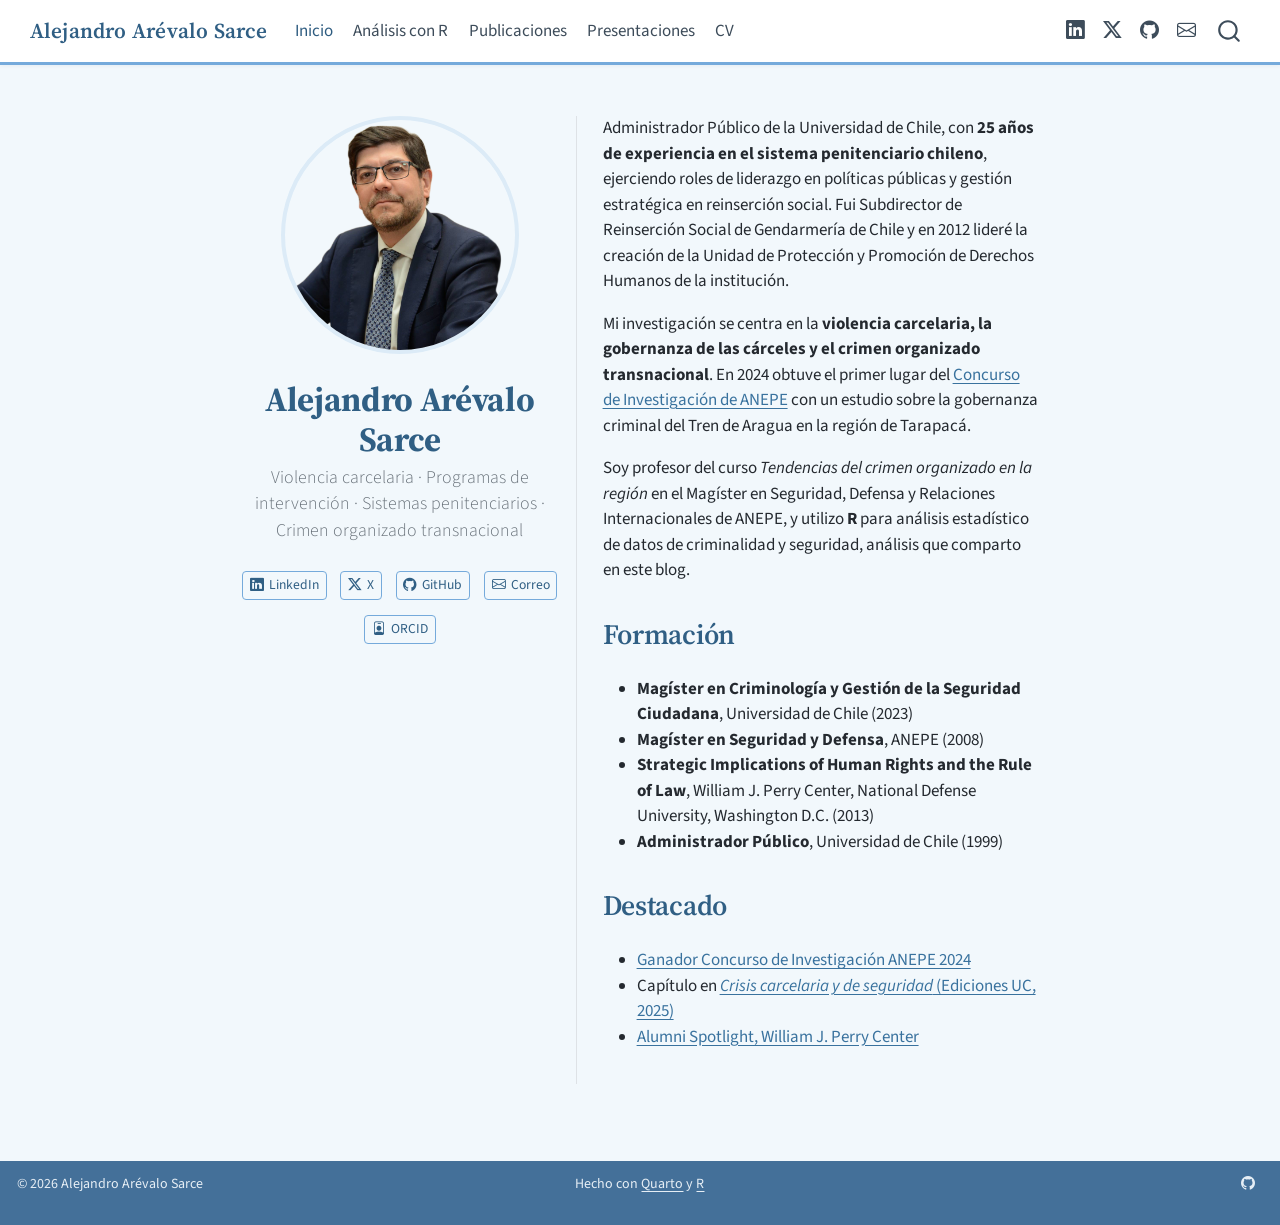
==== docs/index.html @ c5bceea7 "Initial commit" ====
<!DOCTYPE html>
<html xmlns="http://www.w3.org/1999/xhtml" lang="es" xml:lang="es"><head>

<meta charset="utf-8">
<meta name="generator" content="quarto-1.10.18">

<meta name="viewport" content="width=device-width, initial-scale=1.0, user-scalable=yes">

<meta name="author" content="Alejandro Arévalo Sarce">

<title>Alejandro Arévalo Sarce</title>
<style>
/* Default styles provided by pandoc.
** See https://pandoc.org/MANUAL.html#variables-for-html for config info.
*/
span.smallcaps{font-variant: small-caps;}
div.columns{display: flex; gap: 1.5em;}
div.column{flex: auto;}
@media screen {
div.columns{gap: min(4vw, 1.5em);}
div.column{overflow-x: auto;}
}
div.hanging-indent{margin-left: 1.5em; text-indent: -1.5em;}
ul.task-list{list-style: none;}
ul.task-list li input[type="checkbox"] {
  width: 0.8em;
  margin: 0 0.8em 0.2em -1em; /* quarto-specific, see https://github.com/quarto-dev/quarto-cli/issues/4556 */ 
  vertical-align: middle;
}
</style>


<script src="site_libs/quarto-nav/quarto-nav.js"></script>
<script src="site_libs/clipboard/clipboard.min.js"></script>
<script src="site_libs/quarto-search/autocomplete.umd.js"></script>
<script src="site_libs/quarto-search/fuse.min.js"></script>
<script src="site_libs/quarto-search/quarto-search.js"></script>
<meta name="quarto:offset" content="./">
<link href="./profile.png" rel="icon" type="image/png">
<script src="site_libs/quarto-html/quarto.js" type="module"></script>
<script src="site_libs/quarto-html/tabsets/tabsets.js" type="module"></script>
<script src="site_libs/quarto-html/popper.min.js"></script>
<script src="site_libs/quarto-html/tippy.umd.min.js"></script>
<link href="site_libs/quarto-html/tippy.css" rel="stylesheet">
<link href="site_libs/quarto-html/quarto-syntax-highlighting-8b944df19906336b90874cc22da10239.css" rel="stylesheet" id="quarto-text-highlighting-styles">
<script src="site_libs/bootstrap/bootstrap.min.js"></script>
<link href="site_libs/bootstrap/bootstrap-icons.css" rel="stylesheet">
<link href="site_libs/bootstrap/bootstrap-7cc94fbbed8f642d326183e3fee0c364.min.css" rel="stylesheet" append-hash="true" id="quarto-bootstrap" data-mode="light">
<script id="quarto-search-options" type="application/json">{
  "location": "navbar",
  "copy-button": false,
  "collapse-after": 3,
  "panel-placement": "end",
  "type": "overlay",
  "limit": 50,
  "keyboard-shortcut": [
    "f",
    "/",
    "s"
  ],
  "show-item-context": false,
  "language": {
    "search-no-results-text": "No se han encontrado resultados",
    "search-matching-documents-text": "documentos encontrados",
    "search-copy-link-title": "Copiar el enlace en la búsqueda",
    "search-hide-matches-text": "Ocultar resultados adicionales",
    "search-more-match-text": "resultado adicional en este documento",
    "search-more-matches-text": "resultados adicionales en este documento",
    "search-clear-button-title": "Borrar",
    "search-text-placeholder": "",
    "search-detached-cancel-button-title": "Cancelar",
    "search-submit-button-title": "Enviar",
    "search-label": "Buscar"
  }
}</script>


</head>

<body class="nav-fixed fullcontent quarto-light">

<div id="quarto-search-results"></div>
  <header id="quarto-header" class="headroom fixed-top">
    <nav class="navbar navbar-expand-lg " data-bs-theme="dark">
      <div class="navbar-container container-fluid">
      <div class="navbar-brand-container mx-auto">
    <a class="navbar-brand" href="./index.html">
    <span class="navbar-title">Alejandro Arévalo Sarce</span>
    </a>
  </div>
            <div id="quarto-search" class="" title="Buscar"></div>
          <button class="navbar-toggler" type="button" data-bs-toggle="collapse" data-bs-target="#navbarCollapse" aria-controls="navbarCollapse" role="menu" aria-expanded="false" aria-label="Navegación de palanca" onclick="if (window.quartoToggleHeadroom) { window.quartoToggleHeadroom(); }">
  <span class="navbar-toggler-icon"></span>
</button>
          <div class="collapse navbar-collapse" id="navbarCollapse">
            <ul class="navbar-nav navbar-nav-scroll me-auto">
  <li class="nav-item">
    <a class="nav-link active" href="./index.html" aria-current="page"> 
<span class="menu-text">Inicio</span></a>
  </li>  
  <li class="nav-item">
    <a class="nav-link" href="./analisis.html"> 
<span class="menu-text">Análisis con R</span></a>
  </li>  
  <li class="nav-item">
    <a class="nav-link" href="./publicaciones.html"> 
<span class="menu-text">Publicaciones</span></a>
  </li>  
  <li class="nav-item">
    <a class="nav-link" href="./presentaciones.html"> 
<span class="menu-text">Presentaciones</span></a>
  </li>  
  <li class="nav-item">
    <a class="nav-link" href="./cv.html"> 
<span class="menu-text">CV</span></a>
  </li>  
</ul>
            <ul class="navbar-nav navbar-nav-scroll ms-auto">
  <li class="nav-item compact">
    <a class="nav-link" href="https://www.linkedin.com/in/alejanosi/"> <i class="bi bi-linkedin" role="img" aria-label="LinkedIn">
</i> 
<span class="menu-text"></span></a>
  </li>  
  <li class="nav-item compact">
    <a class="nav-link" href="https://x.com/Alejanosi"> <i class="bi bi-twitter-x" role="img" aria-label="X">
</i> 
<span class="menu-text"></span></a>
  </li>  
  <li class="nav-item compact">
    <a class="nav-link" href="https://github.com/aarevalosarce"> <i class="bi bi-github" role="img" aria-label="GitHub">
</i> 
<span class="menu-text"></span></a>
  </li>  
  <li class="nav-item compact">
    <a class="nav-link" href="mailto:aarevalosarce@gmail.com"> <i class="bi bi-envelope" role="img" aria-label="Correo">
</i> 
<span class="menu-text"></span></a>
  </li>  
</ul>
          </div> <!-- /navcollapse -->
            <div class="quarto-navbar-tools">
</div>
      </div> <!-- /container-fluid -->
    </nav>
</header>
<!-- content -->
<div id="quarto-content" class="quarto-container page-columns page-rows-contents page-layout-article page-navbar">
<!-- sidebar -->
<!-- margin-sidebar -->
    
<!-- main -->
<div class="quarto-about-trestles">
  <div class="about-entity">
    <img src="profile.png" class="about-image
  round " style="height: 14em; width: 14em;">
<header id="title-block-header" class="quarto-title-block default">
<div class="quarto-title">
<h1 class="title">Alejandro Arévalo Sarce</h1>
<p class="subtitle lead">Violencia carcelaria · Programas de intervención · Sistemas penitenciarios · Crimen organizado transnacional</p>
</div>
<div class="quarto-title-meta">
  </div>
</header>
    <div class="about-links">
  <a href="https://www.linkedin.com/in/alejanosi/" class="about-link" rel="" target="">
    <i class="bi bi-linkedin"></i>
     <span class="about-link-text">LinkedIn</span>
  </a>
  <a href="https://x.com/Alejanosi" class="about-link" rel="" target="">
    <i class="bi bi-twitter-x"></i>
     <span class="about-link-text">X</span>
  </a>
  <a href="https://github.com/aarevalosarce" class="about-link" rel="" target="">
    <i class="bi bi-github"></i>
     <span class="about-link-text">GitHub</span>
  </a>
  <a href="mailto:aarevalosarce@gmail.com" class="about-link" rel="" target="">
    <i class="bi bi-envelope"></i>
     <span class="about-link-text">Correo</span>
  </a>
  <a href="https://orcid.org/0009-0005-3399-1458" class="about-link" rel="" target="">
    <i class="bi bi-person-badge"></i>
     <span class="about-link-text">ORCID</span>
  </a>
</div>
  </div>
  <div class="about-contents"><main class="content" id="quarto-document-content">
<p>Administrador Público de la Universidad de Chile, con <strong>25 años de experiencia en el sistema penitenciario chileno</strong>, ejerciendo roles de liderazgo en políticas públicas y gestión estratégica en reinserción social. Fui Subdirector de Reinserción Social de Gendarmería de Chile y en 2012 lideré la creación de la Unidad de Protección y Promoción de Derechos Humanos de la institución.</p>
<p>Mi investigación se centra en la <strong>violencia carcelaria, la gobernanza de las cárceles y el crimen organizado transnacional</strong>. En 2024 obtuve el primer lugar del <a href="https://anepe.cl/ganador-del-concurso-de-investigacion-2024/">Concurso de Investigación de ANEPE</a> con un estudio sobre la gobernanza criminal del Tren de Aragua en la región de Tarapacá.</p>
<p>Soy profesor del curso <em>Tendencias del crimen organizado en la región</em> en el Magíster en Seguridad, Defensa y Relaciones Internacionales de ANEPE, y utilizo <strong>R</strong> para análisis estadístico de datos de criminalidad y seguridad, análisis que comparto en este blog.</p>
<section id="formación" class="level2">
<h2 data-anchor-id="formación">Formación</h2>
<ul>
<li><strong>Magíster en Criminología y Gestión de la Seguridad Ciudadana</strong>, Universidad de Chile (2023)</li>
<li><strong>Magíster en Seguridad y Defensa</strong>, ANEPE (2008)</li>
<li><strong>Strategic Implications of Human Rights and the Rule of Law</strong>, William J. Perry Center, National Defense University, Washington D.C. (2013)</li>
<li><strong>Administrador Público</strong>, Universidad de Chile (1999)</li>
</ul>
</section>
<section id="destacado" class="level2">
<h2 data-anchor-id="destacado">Destacado</h2>
<ul>
<li><a href="https://anepe.cl/ganador-del-concurso-de-investigacion-2024/">Ganador Concurso de Investigación ANEPE 2024</a></li>
<li>Capítulo en <a href="https://ebooks.ediciones.uc.cl/library/publication/crisis-carcelaria-y-de-seguridad-propuestas-para-una-politica-penitenciaria-integral-1762519497"><em>Crisis carcelaria y de seguridad</em> (Ediciones UC, 2025)</a></li>
<li><a href="https://wjpcenter.org/wjpc-news/alejandro-arevalo-chile/">Alumni Spotlight, William J. Perry Center</a></li>
</ul>


</section>
</main></div>
</div>
 <!-- /main -->
<script id="quarto-html-after-body" type="application/javascript">
  window.document.addEventListener("DOMContentLoaded", function (event) {
    const isCodeAnnotation = (el) => {
      for (const clz of el.classList) {
        if (clz.startsWith('code-annotation-')) {                     
          return true;
        }
      }
      return false;
    }
    const onCopySuccess = function(e) {
      // button target
      const button = e.trigger;
      // don't keep focus
      button.blur();
      // flash "checked"
      button.classList.add('code-copy-button-checked');
      var currentTitle = button.getAttribute("title");
      button.setAttribute("title", "Copiado");
      let tooltip;
      if (window.bootstrap) {
        button.setAttribute("data-bs-toggle", "tooltip");
        button.setAttribute("data-bs-placement", "left");
        button.setAttribute("data-bs-title", "Copiado");
        tooltip = new bootstrap.Tooltip(button, 
          { trigger: "manual", 
            customClass: "code-copy-button-tooltip",
            offset: [0, -8]});
        tooltip.show();    
      }
      setTimeout(function() {
        if (tooltip) {
          tooltip.hide();
          button.removeAttribute("data-bs-title");
          button.removeAttribute("data-bs-toggle");
          button.removeAttribute("data-bs-placement");
        }
        button.setAttribute("title", currentTitle);
        button.classList.remove('code-copy-button-checked');
      }, 1000);
      // clear code selection
      e.clearSelection();
    }
    const getTextToCopy = function(trigger) {
      const outerScaffold = trigger.parentElement.cloneNode(true);
      const codeEl = outerScaffold.querySelector('code');
      for (const childEl of codeEl.children) {
        if (isCodeAnnotation(childEl)) {
          childEl.remove();
        }
      }
      return codeEl.innerText;
    }
    const clipboard = new window.ClipboardJS('.code-copy-button:not([data-in-quarto-modal])', {
      text: getTextToCopy
    });
    clipboard.on('success', onCopySuccess);
    if (window.document.getElementById('quarto-embedded-source-code-modal')) {
      const clipboardModal = new window.ClipboardJS('.code-copy-button[data-in-quarto-modal]', {
        text: getTextToCopy,
        container: window.document.getElementById('quarto-embedded-source-code-modal')
      });
      clipboardModal.on('success', onCopySuccess);
    }
      var localhostRegex = new RegExp(/^(?:http|https):\/\/localhost\:?[0-9]*\//);
      var mailtoRegex = new RegExp(/^mailto:/);
        var filterRegex = new RegExp("https:\/\/aarevalosarce\.github\.io");
      var isInternal = (href) => {
          return filterRegex.test(href) || localhostRegex.test(href) || mailtoRegex.test(href);
      }
      // Inspect non-navigation links and adorn them if external
     var links = window.document.querySelectorAll('a[href]:not(.nav-link):not(.navbar-brand):not(.toc-action):not(.sidebar-link):not(.sidebar-item-toggle):not(.pagination-link):not(.no-external):not([aria-hidden]):not(.dropdown-item):not(.quarto-navigation-tool):not(.about-link)');
      for (var i=0; i<links.length; i++) {
        const link = links[i];
        if (!isInternal(link.href)) {
          // undo the damage that might have been done by quarto-nav.js in the case of
          // links that we want to consider external
          if (link.dataset.originalHref !== undefined) {
            link.href = link.dataset.originalHref;
          }
            // target, if specified
            link.setAttribute("target", "_blank");
            if (link.getAttribute("rel") === null) {
              link.setAttribute("rel", "noopener");
            }
        }
      }
    function tippyHover(el, contentFn, onTriggerFn, onUntriggerFn) {
      const config = {
        allowHTML: true,
        maxWidth: 500,
        delay: 100,
        arrow: false,
        appendTo: function(el) {
            return el.parentElement;
        },
        interactive: true,
        interactiveBorder: 10,
        theme: 'quarto',
        placement: 'bottom-start',
      };
      if (contentFn) {
        config.content = contentFn;
      }
      if (onTriggerFn) {
        config.onTrigger = onTriggerFn;
      }
      if (onUntriggerFn) {
        config.onUntrigger = onUntriggerFn;
      }
      window.tippy(el, config); 
    }
    const noterefs = window.document.querySelectorAll('a[role="doc-noteref"]');
    for (var i=0; i<noterefs.length; i++) {
      const ref = noterefs[i];
      tippyHover(ref, function() {
        // use id or data attribute instead here
        let href = ref.getAttribute('data-footnote-href') || ref.getAttribute('href');
        try { href = new URL(href).hash; } catch {}
        const id = href.replace(/^#\/?/, "");
        const note = window.document.getElementById(id);
        if (note) {
          return note.innerHTML;
        } else {
          return "";
        }
      });
    }
    const xrefs = window.document.querySelectorAll('a.quarto-xref');
    const processXRef = (id, note) => {
      // Strip column container classes
      const stripColumnClz = (el) => {
        el.classList.remove("page-full", "page-columns");
        if (el.children) {
          for (const child of el.children) {
            stripColumnClz(child);
          }
        }
      }
      stripColumnClz(note)
      if (id === null || id.startsWith('sec-')) {
        // Special case sections, only their first couple elements
        const container = document.createElement("div");
        if (note.children && note.children.length > 2) {
          container.appendChild(note.children[0].cloneNode(true));
          for (let i = 1; i < note.children.length; i++) {
            const child = note.children[i];
            if (child.tagName === "P" && child.innerText === "") {
              continue;
            } else {
              container.appendChild(child.cloneNode(true));
              break;
            }
          }
          if (window.Quarto?.typesetMath) {
            window.Quarto.typesetMath(container);
          }
          return container.innerHTML
        } else {
          if (window.Quarto?.typesetMath) {
            window.Quarto.typesetMath(note);
          }
          return note.innerHTML;
        }
      } else {
        // Remove any anchor links if they are present
        const anchorLink = note.querySelector('a.anchorjs-link');
        if (anchorLink) {
          anchorLink.remove();
        }
        if (window.Quarto?.typesetMath) {
          window.Quarto.typesetMath(note);
        }
        if (note.classList.contains("callout")) {
          return note.outerHTML;
        } else {
          return note.innerHTML;
        }
      }
    }
    for (var i=0; i<xrefs.length; i++) {
      const xref = xrefs[i];
      tippyHover(xref, undefined, function(instance) {
        instance.disable();
        let url = xref.getAttribute('href');
        let hash = undefined; 
        if (url.startsWith('#')) {
          hash = url;
        } else {
          try { hash = new URL(url).hash; } catch {}
        }
        if (hash) {
          const id = hash.replace(/^#\/?/, "");
          const note = window.document.getElementById(id);
          if (note !== null) {
            try {
              const html = processXRef(id, note.cloneNode(true));
              instance.setContent(html);
            } finally {
              instance.enable();
              instance.show();
            }
          } else {
            // See if we can fetch this
            fetch(url.split('#')[0])
            .then(res => res.text())
            .then(html => {
              const parser = new DOMParser();
              const htmlDoc = parser.parseFromString(html, "text/html");
              const note = htmlDoc.getElementById(id);
              if (note !== null) {
                const html = processXRef(id, note);
                instance.setContent(html);
              } 
            }).finally(() => {
              instance.enable();
              instance.show();
            });
          }
        } else {
          // See if we can fetch a full url (with no hash to target)
          // This is a special case and we should probably do some content thinning / targeting
          fetch(url)
          .then(res => res.text())
          .then(html => {
            const parser = new DOMParser();
            const htmlDoc = parser.parseFromString(html, "text/html");
            const note = htmlDoc.querySelector('main.content');
            if (note !== null) {
              // This should only happen for chapter cross references
              // (since there is no id in the URL)
              // remove the first header
              if (note.children.length > 0 && note.children[0].tagName === "HEADER") {
                note.children[0].remove();
              }
              const html = processXRef(null, note);
              instance.setContent(html);
            } 
          }).finally(() => {
            instance.enable();
            instance.show();
          });
        }
      }, function(instance) {
      });
    }
        let selectedAnnoteEl;
        const selectorForAnnotation = ( cell, annotation) => {
          let cellAttr = 'data-code-cell="' + cell + '"';
          let lineAttr = 'data-code-annotation="' +  annotation + '"';
          const selector = 'span[' + cellAttr + '][' + lineAttr + ']';
          return selector;
        }
        const selectCodeLines = (annoteEl) => {
          const doc = window.document;
          const targetCell = annoteEl.getAttribute("data-target-cell");
          const targetAnnotation = annoteEl.getAttribute("data-target-annotation");
          const annoteSpan = window.document.querySelector(selectorForAnnotation(targetCell, targetAnnotation));
          const lines = annoteSpan.getAttribute("data-code-lines").split(",");
          const lineIds = lines.map((line) => {
            return targetCell + "-" + line;
          })
          let top = null;
          let height = null;
          let parent = null;
          if (lineIds.length > 0) {
              //compute the position of the single el (top and bottom and make a div)
              const el = window.document.getElementById(lineIds[0]);
              top = el.offsetTop;
              height = el.offsetHeight;
              parent = el.parentElement.parentElement;
            if (lineIds.length > 1) {
              const lastEl = window.document.getElementById(lineIds[lineIds.length - 1]);
              const bottom = lastEl.offsetTop + lastEl.offsetHeight;
              height = bottom - top;
            }
            if (top !== null && height !== null && parent !== null) {
              // cook up a div (if necessary) and position it 
              let div = window.document.getElementById("code-annotation-line-highlight");
              if (div === null) {
                div = window.document.createElement("div");
                div.setAttribute("id", "code-annotation-line-highlight");
                div.style.position = 'absolute';
                parent.appendChild(div);
              }
              div.style.top = top - 2 + "px";
              div.style.height = height + 4 + "px";
              div.style.left = 0;
              let gutterDiv = window.document.getElementById("code-annotation-line-highlight-gutter");
              if (gutterDiv === null) {
                gutterDiv = window.document.createElement("div");
                gutterDiv.setAttribute("id", "code-annotation-line-highlight-gutter");
                gutterDiv.style.position = 'absolute';
                const codeCell = window.document.getElementById(targetCell);
                const gutter = codeCell.querySelector('.code-annotation-gutter');
                gutter.appendChild(gutterDiv);
              }
              gutterDiv.style.top = top - 2 + "px";
              gutterDiv.style.height = height + 4 + "px";
            }
            selectedAnnoteEl = annoteEl;
          }
        };
        const unselectCodeLines = () => {
          const elementsIds = ["code-annotation-line-highlight", "code-annotation-line-highlight-gutter"];
          elementsIds.forEach((elId) => {
            const div = window.document.getElementById(elId);
            if (div) {
              div.remove();
            }
          });
          selectedAnnoteEl = undefined;
        };
          // Handle positioning of the toggle
      window.addEventListener(
        "resize",
        throttle(() => {
          elRect = undefined;
          if (selectedAnnoteEl) {
            selectCodeLines(selectedAnnoteEl);
          }
        }, 10)
      );
      function throttle(fn, ms) {
      let throttle = false;
      let timer;
        return (...args) => {
          if(!throttle) { // first call gets through
              fn.apply(this, args);
              throttle = true;
          } else { // all the others get throttled
              if(timer) clearTimeout(timer); // cancel #2
              timer = setTimeout(() => {
                fn.apply(this, args);
                timer = throttle = false;
              }, ms);
          }
        };
      }
        // Attach click handler to the DT
        const annoteDls = window.document.querySelectorAll('dt[data-target-cell]');
        for (const annoteDlNode of annoteDls) {
          annoteDlNode.addEventListener('click', (event) => {
            const clickedEl = event.target;
            if (clickedEl !== selectedAnnoteEl) {
              unselectCodeLines();
              const activeEl = window.document.querySelector('dt[data-target-cell].code-annotation-active');
              if (activeEl) {
                activeEl.classList.remove('code-annotation-active');
              }
              selectCodeLines(clickedEl);
              clickedEl.classList.add('code-annotation-active');
            } else {
              // Unselect the line
              unselectCodeLines();
              clickedEl.classList.remove('code-annotation-active');
            }
          });
        }
    const findCites = (el) => {
      const parentEl = el.parentElement;
      if (parentEl) {
        const cites = parentEl.dataset.cites;
        if (cites) {
          return {
            el,
            cites: cites.split(' ')
          };
        } else {
          return findCites(el.parentElement)
        }
      } else {
        return undefined;
      }
    };
    var bibliorefs = window.document.querySelectorAll('a[role="doc-biblioref"]');
    for (var i=0; i<bibliorefs.length; i++) {
      const ref = bibliorefs[i];
      const citeInfo = findCites(ref);
      if (citeInfo) {
        tippyHover(citeInfo.el, function() {
          var popup = window.document.createElement('div');
          citeInfo.cites.forEach(function(cite) {
            var citeDiv = window.document.createElement('div');
            citeDiv.classList.add('hanging-indent');
            citeDiv.classList.add('csl-entry');
            var biblioDiv = window.document.getElementById('ref-' + cite);
            if (biblioDiv) {
              citeDiv.innerHTML = biblioDiv.innerHTML;
            }
            popup.appendChild(citeDiv);
          });
          return popup.innerHTML;
        });
      }
    }
  });
  </script>
</div> <!-- /content -->
<footer class="footer">
  <div class="nav-footer">
    <div class="nav-footer-left">
<p>© 2026 Alejandro Arévalo Sarce</p>
</div>   
    <div class="nav-footer-center">
<p>Hecho con <a href="https://quarto.org">Quarto</a> y <a href="https://www.r-project.org">R</a></p>
</div>
    <div class="nav-footer-right">
      <ul class="footer-items list-unstyled">
    <li class="nav-item compact">
    <a class="nav-link" href="https://github.com/aarevalosarce">
      <i class="bi bi-github" role="img">
</i> 
    </a>
  </li>  
</ul>
    </div>
  </div>
</footer>




</body></html>
---- docs/site_libs/quarto-html/tippy.css ----
.tippy-box[data-animation=fade][data-state=hidden]{opacity:0}[data-tippy-root]{max-width:calc(100vw - 10px)}.tippy-box{position:relative;background-color:#333;color:#fff;border-radius:4px;font-size:14px;line-height:1.4;white-space:normal;outline:0;transition-property:transform,visibility,opacity}.tippy-box[data-placement^=top]>.tippy-arrow{bottom:0}.tippy-box[data-placement^=top]>.tippy-arrow:before{bottom:-7px;left:0;border-width:8px 8px 0;border-top-color:initial;transform-origin:center top}.tippy-box[data-placement^=bottom]>.tippy-arrow{top:0}.tippy-box[data-placement^=bottom]>.tippy-arrow:before{top:-7px;left:0;border-width:0 8px 8px;border-bottom-color:initial;transform-origin:center bottom}.tippy-box[data-placement^=left]>.tippy-arrow{right:0}.tippy-box[data-placement^=left]>.tippy-arrow:before{border-width:8px 0 8px 8px;border-left-color:initial;right:-7px;transform-origin:center left}.tippy-box[data-placement^=right]>.tippy-arrow{left:0}.tippy-box[data-placement^=right]>.tippy-arrow:before{left:-7px;border-width:8px 8px 8px 0;border-right-color:initial;transform-origin:center right}.tippy-box[data-inertia][data-state=visible]{transition-timing-function:cubic-bezier(.54,1.5,.38,1.11)}.tippy-arrow{width:16px;height:16px;color:#333}.tippy-arrow:before{content:"";position:absolute;border-color:transparent;border-style:solid}.tippy-content{position:relative;padding:5px 9px;z-index:1}
---- docs/site_libs/quarto-html/quarto-syntax-highlighting-8b944df19906336b90874cc22da10239.css ----
/* quarto syntax highlight colors */
:root {
  --quarto-hl-ot-color: #003B4F;
  --quarto-hl-at-color: #657422;
  --quarto-hl-ss-color: #20794D;
  --quarto-hl-an-color: #5E5E5E;
  --quarto-hl-fu-color: #4758AB;
  --quarto-hl-st-color: #20794D;
  --quarto-hl-cf-color: #003B4F;
  --quarto-hl-op-color: #5E5E5E;
  --quarto-hl-er-color: #AD0000;
  --quarto-hl-bn-color: #AD0000;
  --quarto-hl-al-color: #AD0000;
  --quarto-hl-va-color: #111111;
  --quarto-hl-bu-color: inherit;
  --quarto-hl-ex-color: inherit;
  --quarto-hl-pp-color: #AD0000;
  --quarto-hl-in-color: #5E5E5E;
  --quarto-hl-vs-color: #20794D;
  --quarto-hl-wa-color: #5E5E5E;
  --quarto-hl-do-color: #5E5E5E;
  --quarto-hl-im-color: #00769E;
  --quarto-hl-ch-color: #20794D;
  --quarto-hl-dt-color: #AD0000;
  --quarto-hl-fl-color: #AD0000;
  --quarto-hl-co-color: #5E5E5E;
  --quarto-hl-cv-color: #5E5E5E;
  --quarto-hl-cn-color: #8f5902;
  --quarto-hl-sc-color: #5E5E5E;
  --quarto-hl-dv-color: #AD0000;
  --quarto-hl-kw-color: #003B4F;
}

/* other quarto variables */
:root {
  --quarto-font-monospace: "JetBrains Mono", SFMono-Regular, Menlo, monospace;
}

/* syntax highlight based on Pandoc's rules */
pre > code.sourceCode > span {
  color: #003B4F;
}

code.sourceCode > span {
  color: #003B4F;
}

div.sourceCode,
div.sourceCode pre.sourceCode {
  color: #003B4F;
}

/* Normal */
code span {
  color: #003B4F;
}

/* Alert */
code span.al {
  color: #AD0000;
  font-style: inherit;
}

/* Annotation */
code span.an {
  color: #5E5E5E;
  font-style: inherit;
}

/* Attribute */
code span.at {
  color: #657422;
  font-style: inherit;
}

/* BaseN */
code span.bn {
  color: #AD0000;
  font-style: inherit;
}

/* BuiltIn */
code span.bu {
  font-style: inherit;
}

/* ControlFlow */
code span.cf {
  color: #003B4F;
  font-weight: bold;
  font-style: inherit;
}

/* Char */
code span.ch {
  color: #20794D;
  font-style: inherit;
}

/* Constant */
code span.cn {
  color: #8f5902;
  font-style: inherit;
}

/* Comment */
code span.co {
  color: #5E5E5E;
  font-style: inherit;
}

/* CommentVar */
code span.cv {
  color: #5E5E5E;
  font-style: italic;
}

/* Documentation */
code span.do {
  color: #5E5E5E;
  font-style: italic;
}

/* DataType */
code span.dt {
  color: #AD0000;
  font-style: inherit;
}

/* DecVal */
code span.dv {
  color: #AD0000;
  font-style: inherit;
}

/* Error */
code span.er {
  color: #AD0000;
  font-style: inherit;
}

/* Extension */
code span.ex {
  font-style: inherit;
}

/* Float */
code span.fl {
  color: #AD0000;
  font-style: inherit;
}

/* Function */
code span.fu {
  color: #4758AB;
  font-style: inherit;
}

/* Import */
code span.im {
  color: #00769E;
  font-style: inherit;
}

/* Information */
code span.in {
  color: #5E5E5E;
  font-style: inherit;
}

/* Keyword */
code span.kw {
  color: #003B4F;
  font-weight: bold;
  font-style: inherit;
}

/* Operator */
code span.op {
  color: #5E5E5E;
  font-style: inherit;
}

/* Other */
code span.ot {
  color: #003B4F;
  font-style: inherit;
}

/* Preprocessor */
code span.pp {
  color: #AD0000;
  font-style: inherit;
}

/* SpecialChar */
code span.sc {
  color: #5E5E5E;
  font-style: inherit;
}

/* SpecialString */
code span.ss {
  color: #20794D;
  font-style: inherit;
}

/* String */
code span.st {
  color: #20794D;
  font-style: inherit;
}

/* Variable */
code span.va {
  color: #111111;
  font-style: inherit;
}

/* VerbatimString */
code span.vs {
  color: #20794D;
  font-style: inherit;
}

/* Warning */
code span.wa {
  color: #5E5E5E;
  font-style: italic;
}

.prevent-inlining {
  content: "</";
}

/*# sourceMappingURL=56b261bc4f18f2dcab5cebf46c10d6fa.css.map */
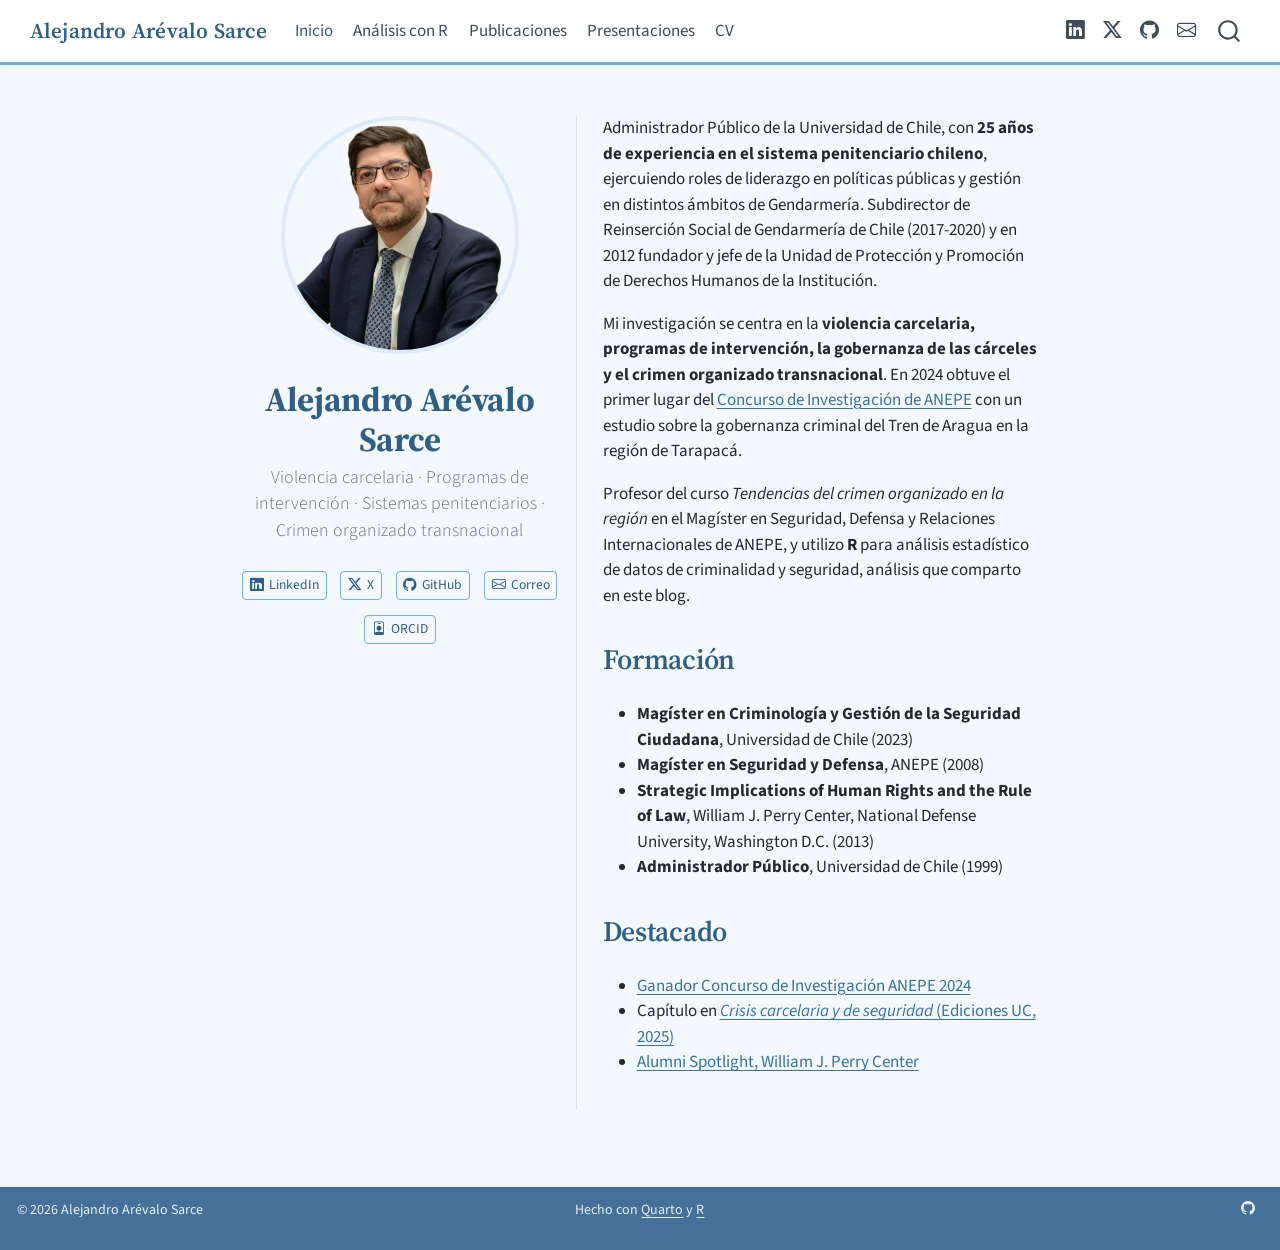
==== commit df37110f: "cambios" ====
--- a/docs/index.html
+++ b/docs/index.html
@@ -185,9 +185,9 @@
 </div>
   </div>
   <div class="about-contents"><main class="content" id="quarto-document-content">
-<p>Administrador Público de la Universidad de Chile, con <strong>25 años de experiencia en el sistema penitenciario chileno</strong>, ejerciendo roles de liderazgo en políticas públicas y gestión estratégica en reinserción social. Fui Subdirector de Reinserción Social de Gendarmería de Chile y en 2012 lideré la creación de la Unidad de Protección y Promoción de Derechos Humanos de la institución.</p>
-<p>Mi investigación se centra en la <strong>violencia carcelaria, la gobernanza de las cárceles y el crimen organizado transnacional</strong>. En 2024 obtuve el primer lugar del <a href="https://anepe.cl/ganador-del-concurso-de-investigacion-2024/">Concurso de Investigación de ANEPE</a> con un estudio sobre la gobernanza criminal del Tren de Aragua en la región de Tarapacá.</p>
-<p>Soy profesor del curso <em>Tendencias del crimen organizado en la región</em> en el Magíster en Seguridad, Defensa y Relaciones Internacionales de ANEPE, y utilizo <strong>R</strong> para análisis estadístico de datos de criminalidad y seguridad, análisis que comparto en este blog.</p>
+<p>Administrador Público de la Universidad de Chile, con <strong>25 años de experiencia en el sistema penitenciario chileno</strong>, ejercuiendo roles de liderazgo en políticas públicas y gestión en distintos ámbitos de Gendarmería. Subdirector de Reinserción Social de Gendarmería de Chile (2017-2020) y en 2012 fundador y jefe de la Unidad de Protección y Promoción de Derechos Humanos de la Institución.</p>
+<p>Mi investigación se centra en la <strong>violencia carcelaria, programas de intervención, la gobernanza de las cárceles y el crimen organizado transnacional</strong>. En 2024 obtuve el primer lugar del <a href="https://anepe.cl/ganador-del-concurso-de-investigacion-2024/">Concurso de Investigación de ANEPE</a> con un estudio sobre la gobernanza criminal del Tren de Aragua en la región de Tarapacá.</p>
+<p>Profesor del curso <em>Tendencias del crimen organizado en la región</em> en el Magíster en Seguridad, Defensa y Relaciones Internacionales de ANEPE, y utilizo <strong>R</strong> para análisis estadístico de datos de criminalidad y seguridad, análisis que comparto en este blog.</p>
 <section id="formación" class="level2">
 <h2 data-anchor-id="formación">Formación</h2>
 <ul>
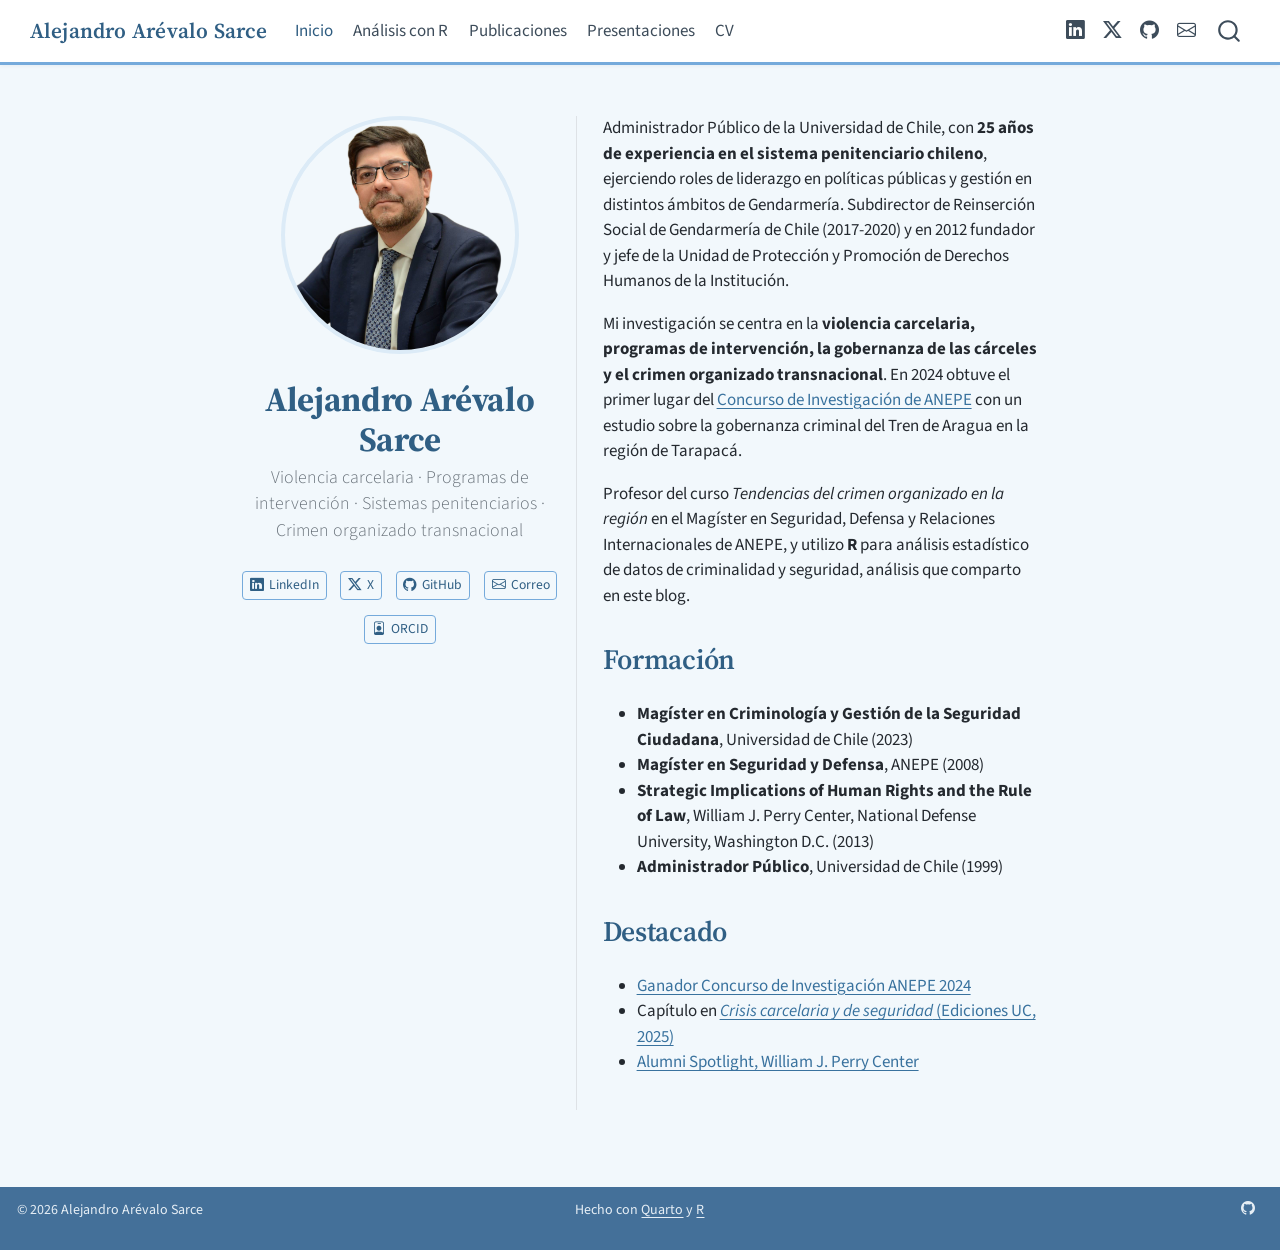
==== commit e39afed2: "Cambios menores" ====
--- a/docs/index.html
+++ b/docs/index.html
@@ -185,7 +185,7 @@
 </div>
   </div>
   <div class="about-contents"><main class="content" id="quarto-document-content">
-<p>Administrador Público de la Universidad de Chile, con <strong>25 años de experiencia en el sistema penitenciario chileno</strong>, ejercuiendo roles de liderazgo en políticas públicas y gestión en distintos ámbitos de Gendarmería. Subdirector de Reinserción Social de Gendarmería de Chile (2017-2020) y en 2012 fundador y jefe de la Unidad de Protección y Promoción de Derechos Humanos de la Institución.</p>
+<p>Administrador Público de la Universidad de Chile, con <strong>25 años de experiencia en el sistema penitenciario chileno</strong>, ejerciendo roles de liderazgo en políticas públicas y gestión en distintos ámbitos de Gendarmería. Subdirector de Reinserción Social de Gendarmería de Chile (2017-2020) y en 2012 fundador y jefe de la Unidad de Protección y Promoción de Derechos Humanos de la Institución.</p>
 <p>Mi investigación se centra en la <strong>violencia carcelaria, programas de intervención, la gobernanza de las cárceles y el crimen organizado transnacional</strong>. En 2024 obtuve el primer lugar del <a href="https://anepe.cl/ganador-del-concurso-de-investigacion-2024/">Concurso de Investigación de ANEPE</a> con un estudio sobre la gobernanza criminal del Tren de Aragua en la región de Tarapacá.</p>
 <p>Profesor del curso <em>Tendencias del crimen organizado en la región</em> en el Magíster en Seguridad, Defensa y Relaciones Internacionales de ANEPE, y utilizo <strong>R</strong> para análisis estadístico de datos de criminalidad y seguridad, análisis que comparto en este blog.</p>
 <section id="formación" class="level2">
